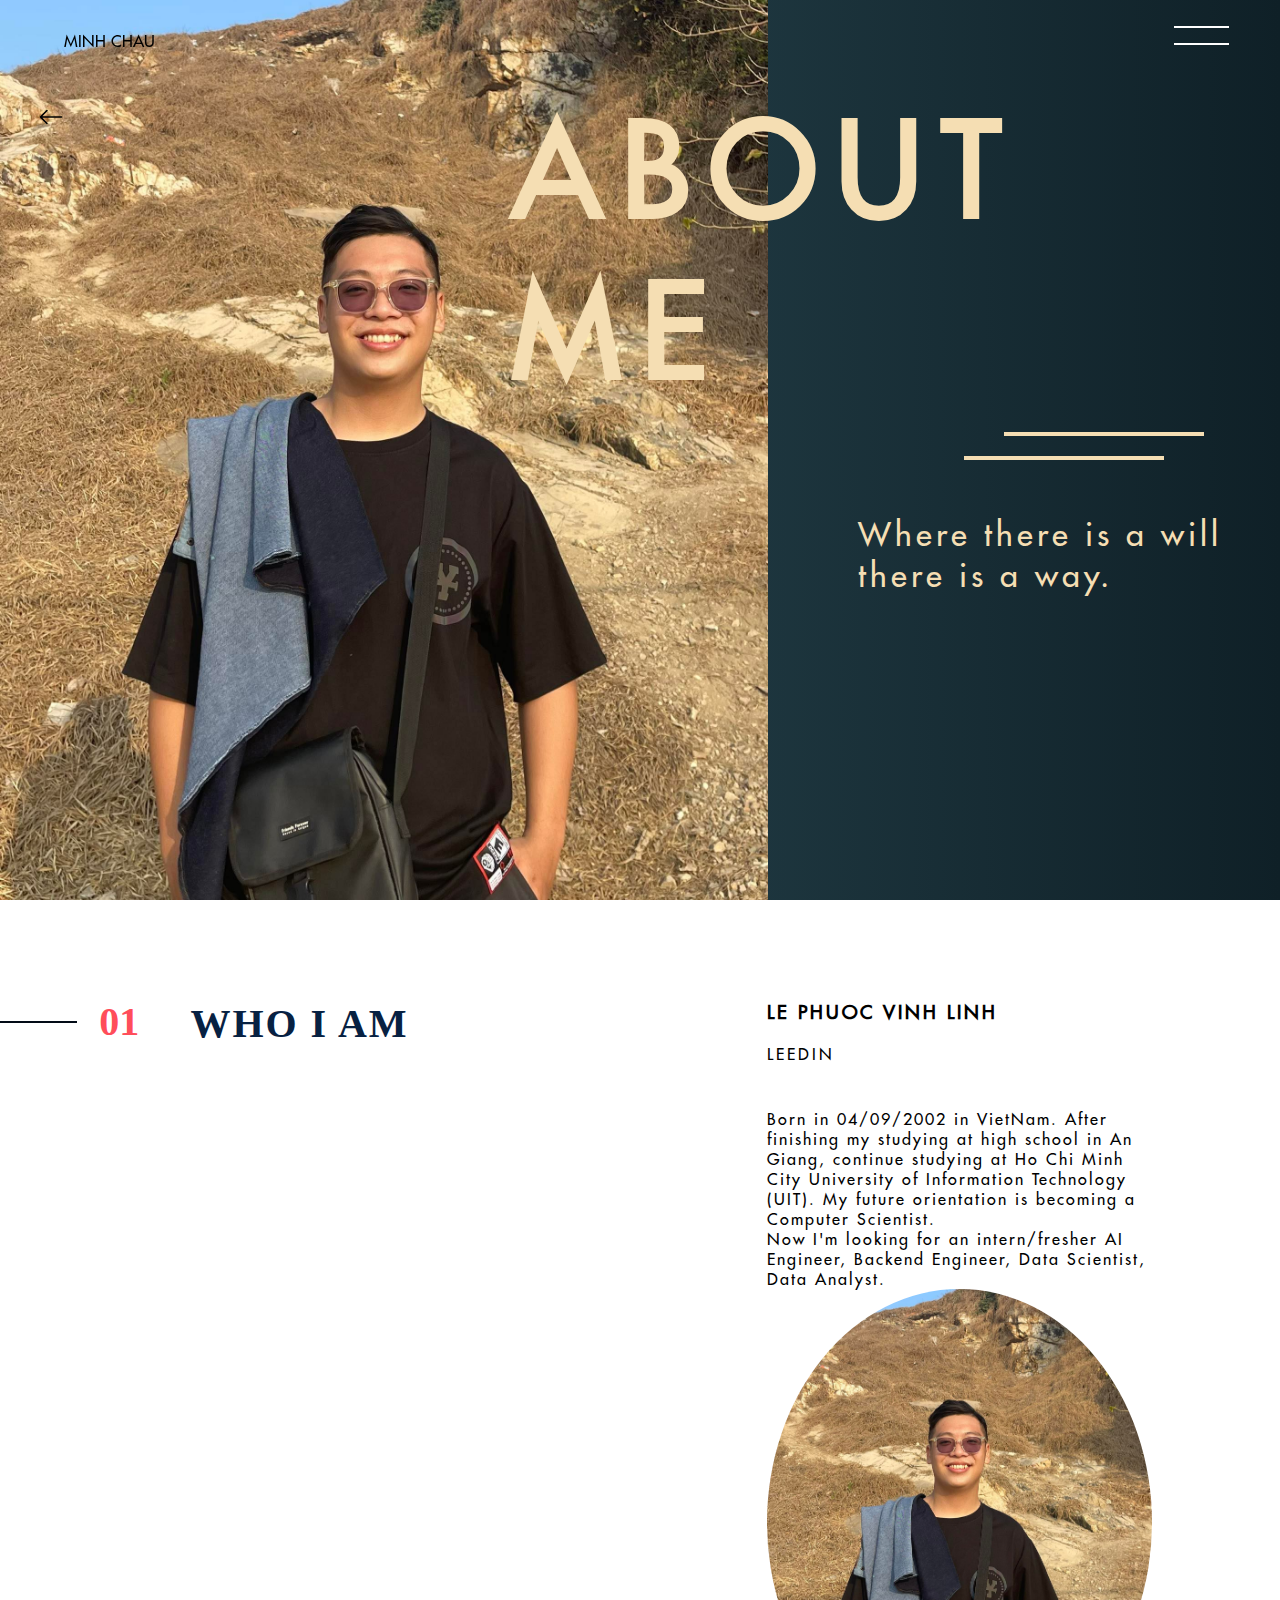
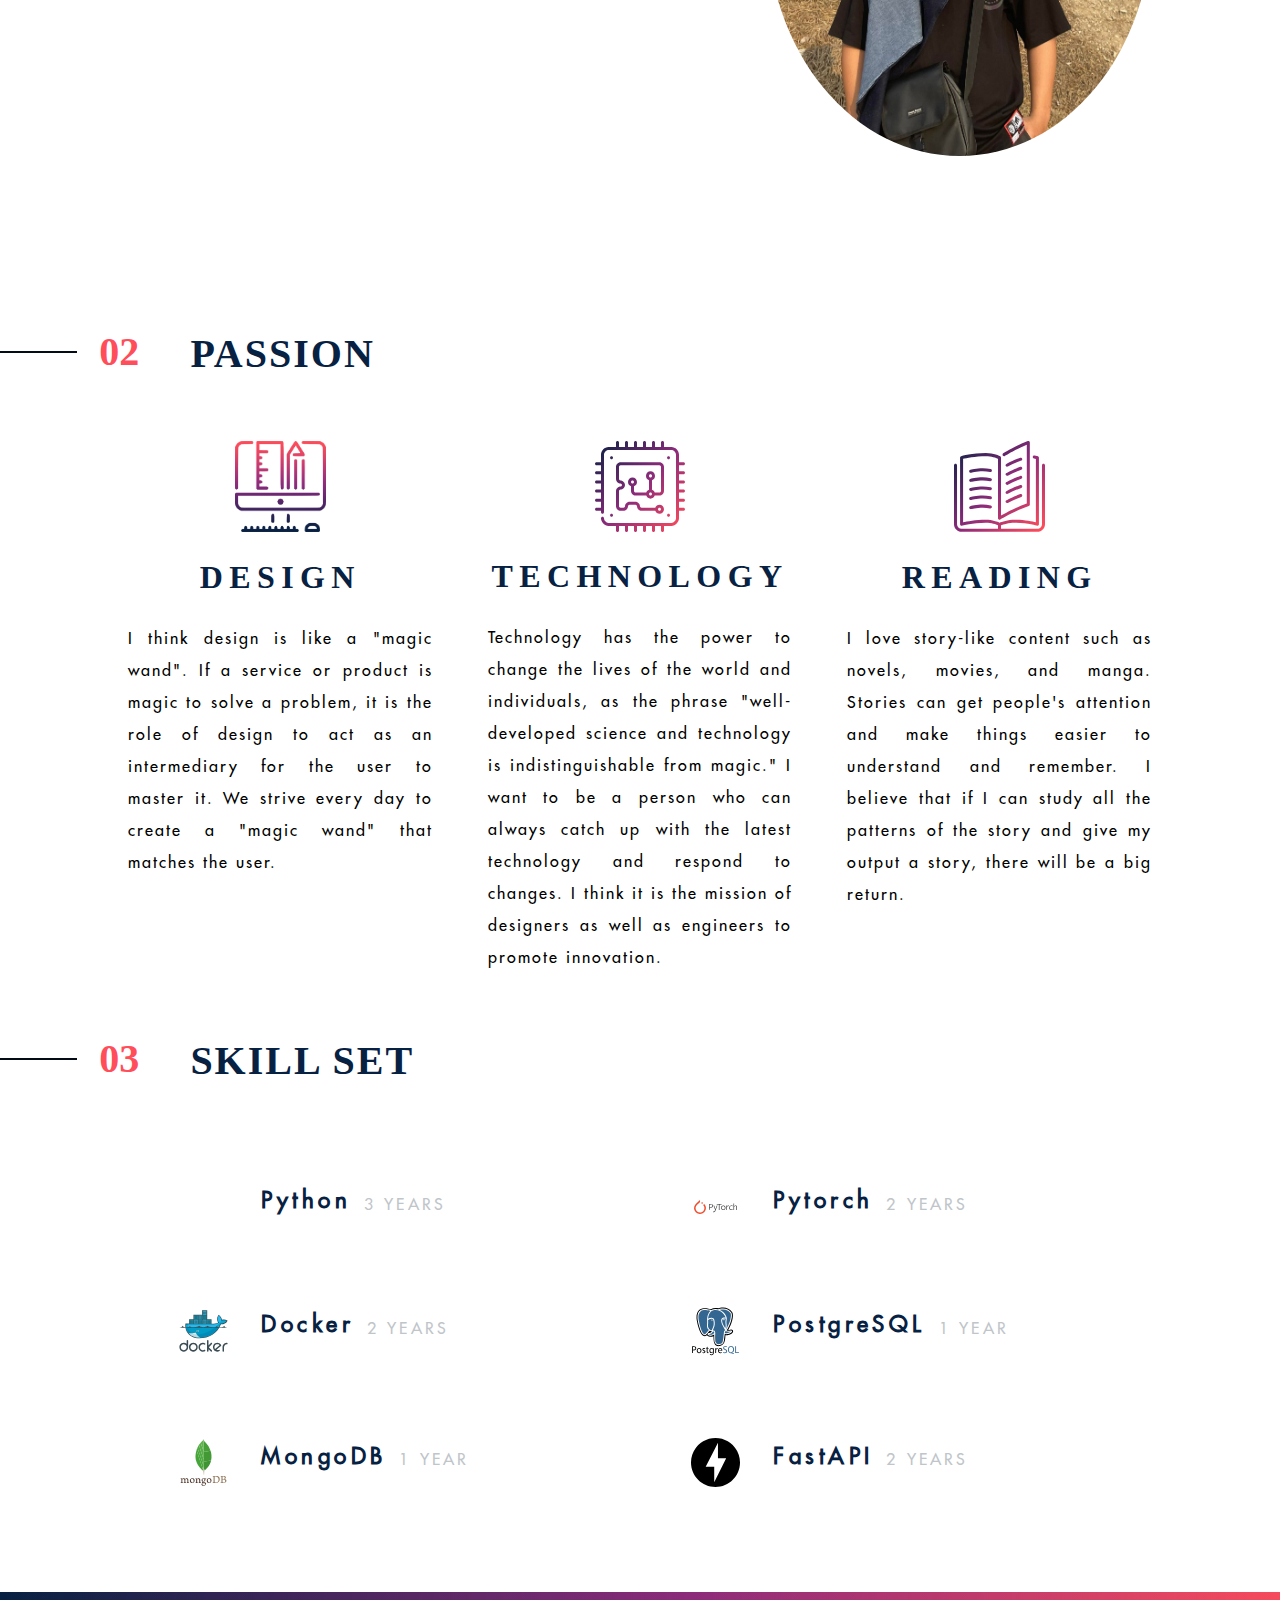
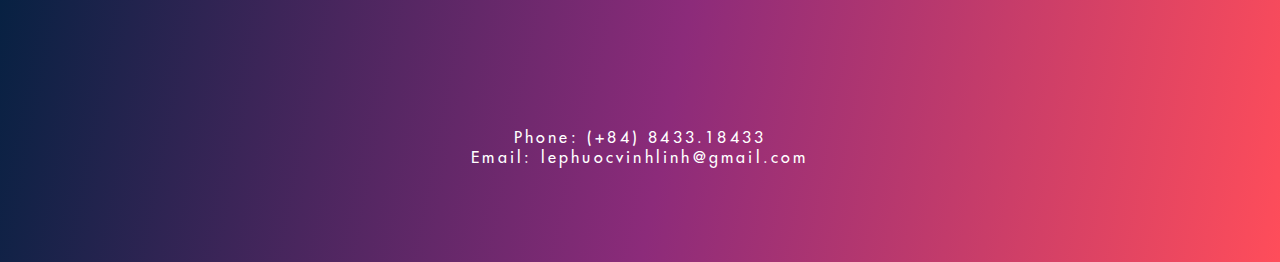
==== about.html @ 20e64a1e "Awards" ====
<!DOCTYPE html>
<html lang="en">
<head>
    <meta charset="UTF-8">
    <meta http-equiv="X-UA-Compatible" content="IE=edge">
    <meta name="viewport" content="width=device-width, initial-scale=1.0, minimum-scale=1">
    <title>ABOUT ME | LE PHUOC VINH LINH</title>
    <link rel="stylesheet" href="./css/about.css">
    <link rel="stylesheet" href="./css/navigation.css">
    <link rel="stylesheet" href="./css/about_res.css">
    <script src="https://cdnjs.cloudflare.com/ajax/libs/gsap/1.17.0/TweenMax.min.js"></script>
    <!-- <script src="http://ajax.googleapis.com/ajax/libs/jquery/1.7.1/jquery.min.js" type="text/javascript"></script>   -->
    <script src="https://cdnjs.cloudflare.com/ajax/libs/jquery/1.7.1/jquery.min.js" type="text/javascript"></script>
    <script src="https://kit.fontawesome.com/ee293cd3fa.js" crossorigin="anonymous"></script>
    <link rel="shortcut icon" href="./img/cpx.png" />
</head>
<body>
    <nav class="navigation">
        <div class="head-nav">
            <a href="./index.html">
                <div class="name">MINH CHAU</div>
            </a>
            
            <div class="icon">
                <div class="social-icon">
                    <a href="https://www.linkedin.com/in/lephuocvinhlinh/"><i class="fab fa-linkedin"></i></a>
                    <a href="https://www.facebook.com/lephuocvinhlinh/"><i class="fab fa-facebook"></i></a>
                    <a href="https://github.com/lephuocvinhlinh"><i class="fab fa-github"></i></a>
                </div>
                <div class="navigation__icon">
                    <span class="topBar"></span>
                    <span class="bottomBar"></span>
                </div>
                
                
            </div>
            
        </div>
        
        <ul class="navigation__ul">
            <li><a href="./#home">HOME</a></li>
            <li><a href="./#project">PROJECT</a></li>
            <li><a href="./#about">ABOUT ME</a></li>
            <li><a href="./#contact">CONTACT</a></li>
        </ul>
        
        
    </nav>
    <div class="container">
            <div class="back-btn">
                <!-- <a href="./#about"><i class="fas fa-long-arrow-alt-left"></i></a> -->
                <a href="./#about"><img src="./img/arrow-left.svg" alt="" style="height: 2vw;"></a>
            </div>
            <!-- <div class="navbar">
                <div class="max-width">
                    <div class="name">NHI CHAN</div>
                    <div class="menu">
                        <ul>
                            <li><a href="#"><i class="fab fa-twitter"></i></a></li>
                            <li><a href="#"><i class="fab fa-facebook"></i></a></li>
                            <li><a href="#"><i class="fab fa-instagram"></i></a></li>
                        </ul>
                    </div>
                </div>  
            </div>   -->
            <div class="top-page" id="top-page">
                <div class="img-top"></div>
                <div class="text-content">
                    <h1>ABOUT ME</h1>
                    
                    <span class="top"></span>
                    <span class="bottom"></span>
                    <article>Where there is a will  <br/>there is a way.</article>
                </div>
            </div>

            <div class="who" id="who">
                <div class="content">
                    <p class="heading-num">
                        01
                    </p>
                    <div class="text-wrap">
                        <h2 class="heading">
                            WHO I AM
                        </h2>
                        <div class="text-content">
                            <div class="name">
                                <h3>LE PHUOC VINH LINH</h3>
                                <br/>
                                <p>LEEDIN</p>
                            </div>
                            <div class="introduce">
                                Born in 04/09/2002 in VietNam. After finishing my studying at high school in An Giang, 
                                continue studying at Ho Chi Minh City University of Information Technology (UIT). 
                                My future orientation is becoming a Computer Scientist.<br/>
                                Now I'm looking for an intern/fresher AI Engineer, Backend Engineer, Data Scientist, Data Analyst.
                            </div>
                            <div class="avatar">
                                <img src="./img/linhlpv_about.jpg" alt="">
                            </div>
                        </div>
                    </div>
                </div>
            </div>

            <div class="passion"  id="passion">
                <div class="content">
                    <p class="heading-num">
                        02
                    </p>
                    <div class="text-wrap">
                        <h2 class="heading">
                            PASSION
                        </h2>
                    </div>
                </div>
                <div class="passion-content">
                    <ul class="passion-list">
                        <li class="passion-item">
                            <div class="passion-img">
                                <img src="./img/design_skill_2.png" alt="">
                                
                            </div>
                            <h3 class="sub-title">DESIGN</h3>
                            <p class="passion-text">

                                I think design is like a "magic wand". If a service or product is magic to solve a problem, 
                                it is the role of design to act as an intermediary for the user to master it. 
                                We strive every day to create a "magic wand" that matches the user. 
                            </p>
                        </li>
                        <li class="passion-item">
                            <div class="passion-img">
                                <img src="./img/tech.svg" alt="">
                                
                            </div>
                            <h3 class="sub-title">TECHNOLOGY</h3>
                            <p class="passion-text">
                                Technology has the power to change the lives of the world and individuals, 
                                as the phrase "well-developed science and technology is indistinguishable from magic." 
                                I want to be a person who can always catch up with the latest technology and respond to changes. 
                                I think it is the mission of designers as well as engineers to promote innovation. 
                            </p>
                        </li>
                        <li class="passion-item">
                            <div class="passion-img">
                                <img src="./img/book-open.svg" alt="">
                                
                            </div>
                            <h3 class="sub-title">READING</h3>
                            <p class="passion-text">
                                I love story-like content such as novels, movies, and manga. 
                                Stories can get people's attention and make things easier to understand and remember. 
                                I believe that if I can study all the patterns of the story and give my output a story, there will be a big return. 
                            </p>
                        </li>
                    </ul>

                </div>
                
            </div>
            <div class="skill-set" id="skil-set">
                <div class="content">
                    <p class="heading-num">
                        03
                    </p>
                    <div class="text-wrap">
                        <h2 class="heading">
                            SKILL SET
                        </h2>
                    </div>
                </div>
                <div class="skill-content">
                    <div class="skills">
                        <div class="skill-icon">
                            <img src="./img/Python.svg" alt="">
                        </div>
                        <div class="skill-detail">
                            <div class="skill-meta">
                                <div class="name">
                                    <h4 class="small-title">Python</h4>
                                    <p class="year">3 YEARS</p>
                                </div>                                
                                <!-- <p class="amount small-title">
                                    90<span class="ratio">%</span>
                                </p> -->
                            </div>
                            <div class="skill-bar p90"></div>
                        </div>
                    </div>

                    <div class="skills">
                        <div class="skill-icon">
                            <img src="./img/pytorch.svg" alt="">
                        </div>
                        <div class="skill-detail">
                            <div class="skill-meta">
                                <div class="name">
                                    <h4 class="small-title">Pytorch</h4>
                                    <p class="year">2 YEARS</p>
                                </div>                                
                                <!-- <p class="amount small-title">
                                    70<span class="ratio">%</span>
                                </p> -->
                            </div>
                            <div class="skill-bar p70"></div>
                        </div>
                    </div>

                    <div class="skills">
                        <div class="skill-icon">
                            <img src="./img/docker.svg" alt="">
                        </div>
                        <div class="skill-detail">
                            <div class="skill-meta">
                                <div class="name">
                                    <h4 class="small-title">Docker</h4>
                                    <p class="year">2 YEARS</p>
                                </div>                                
                                <!-- <p class="amount small-title">
                                    80<span class="ratio">%</span>
                                </p> -->
                            </div>
                            <div class="skill-bar p80"></div>
                        </div>
                    </div>

                    <div class="skills">
                        <div class="skill-icon">
                            <img src="./img/postgresql.svg" alt="">
                        </div>
                        <div class="skill-detail">
                            <div class="skill-meta">
                                <div class="name">
                                    <h4 class="small-title">PostgreSQL</h4>
                                    <p class="year">1 YEAR</p>
                                </div>                                
                                <!-- <p class="amount small-title">
                                    90<span class="ratio">%</span>
                                </p> -->
                            </div>
                            <div class="skill-bar p90"></div>
                        </div>
                    </div>

                    <div class="skills">
                        <div class="skill-icon">
                            <img src="./img/mongodb.svg" alt="">
                        </div>
                        <div class="skill-detail">
                            <div class="skill-meta">
                                <div class="name">
                                    <h4 class="small-title">MongoDB</h4>
                                    <p class="year">1 YEAR</p>
                                </div>                                
                                <!-- <p class="amount small-title">
                                    80<span class="ratio">%</span>
                                </p> -->
                            </div>
                            <div class="skill-bar p80"></div>
                        </div>
                    </div>

                    <div class="skills">
                        <div class="skill-icon">
                            <img src="./img/fastapi.svg" alt="">
                        </div>
                        <div class="skill-detail">
                            <div class="skill-meta">
                                <div class="name">
                                    <h4 class="small-title">FastAPI</h4>
                                    <p class="year">2 YEARS</p>
                                </div>                                
                                <!-- <p class="amount small-title">
                                    70<span class="ratio">%</span>
                                </p> -->
                            </div>
                            <div class="skill-bar p70"></div>
                        </div>
                    </div>
                    
                </div>
                
            </div>
            <div class="footer">
                <a href="tel:+84843318433">Phone: (+84) 8433.18433</a>
                <a href="mailto:lephuocvinhlinh@gmail.com">Email: lephuocvinhlinh@gmail.com</a>
            </div>

    </div>
</body>

<!-- <script src="./js/scroll.js"></script> -->
    <script src="./js/about.js"></script>
    <script>
         $(function() {
        $(".navigation .navigation__icon, .navigation .navigation__ul li").click(function() {
            $(".navigation").toggleClass('navigation-open');
        });
        });
  

        function scrollT(){
            document.getElementById('who').scrollIntoView();
        }
  
    </script>
</html>
---- css/about.css ----
*{
    margin: 0;
    padding: 0;
    text-decoration: none;
}

@font-face{
    font-family: 'futura';
    src: url(../font/Futura_Medium/Futura_Medium.otf)
}

body {
    overflow-x: hidden;
    font-family: 'futura';
    height: auto;
 }


/* .container .img-flex
{
    position: fixed;
} */

.max-width
{
    max-width: 1300px;
    padding: 0 80px;
}

.container
{
    position: relative;
    height: 100%;
    width: 100vw;
    overflow-x: hidden ;
    scroll-behavior: smooth;
    z-index: 999;
}

.container .back-btn
{
    position: fixed;
    left: 3%;
    top: 10%;
    z-index: 10000;
}
.container .back-btn a
{
    color: #0F2027;
    font-size: 40px;
}

.container .top-page
{
    width: 100%;
    height: 100vh;
    position: relative;
    background: #0F2027;  /* fallback for old browsers */
    background: -webkit-linear-gradient(to right, #2C5364, #203A43, #0F2027);  /* Chrome 10-25, Safari 5.1-6 */
    background: linear-gradient(to right, #2C5364, #203A43, #0F2027); /* W3C, IE 10+/ Edge, Firefox 16+, Chrome 26+, Opera 12+, Safari 7+ */
    background-repeat: no-repeat;
    background-size: cover;
}

.container .top-page .img-top
{
    background-image: url(../img/linhlpv_about.jpg);
    background-size: cover;
    position: relative;
    background-position: center;
    /* left: 0;
    top: 0; */
    /* width: 60%;
    height: 50%; */
    width: 45vw;
    height: 65vh;
    top: 15%;
    left: 10%;
    z-index: 1;
    transition: all 2s cubic-bezier(0.075, 0.82, 0.165, 1);
}

.top-page .text-content
{
    position: absolute;
    height: 60%;
    width: 60%;
    z-index: 10;
    left: 40%;
    top: 10%;
}

.top-page .text-content h1
{
    position: relative;
    letter-spacing: 20px;
    pointer-events: none;
    font-size: 8rem;
    color: wheat;
    transition: all 2s cubic-bezier(0.075, 0.82, 0.165, 1);
}

.top-page .text-content span
{
    position: relative;
    left: 55%;
    
}

.top-page .text-content .top
{
    display: block;
    height: 4px;
    width: 200px;
    background-color: wheat;
    margin-top: 20px;
    margin-left: 70px;
    transition: all 2s cubic-bezier(0.075, 0.82, 0.165, 1);
}

.top-page .text-content .bottom
{
    display: block;
    height: 4px;
    width: 200px;
    background-color: wheat;
    margin-top: 20px;
    margin-left: 30px;
    transition: all 2s cubic-bezier(0.075, 0.82, 0.165, 1);
}

.top-page .text-content article
{
        position: relative;
        left: 45%;
        letter-spacing: 4px;
        top: 10%;
        font-size: 2em;
        color: wheat;
        /* text-shadow: 2px 0 0 wheat, -2px 0 0 wheat, 0 2px 0 wheat, 0 -2px 0 wheat, 1px 1px wheat, -1px -1px 0 wheat, 1px -1px 0 wheat, -1px 1px 0 wheat; */
}

/* WHO CSS */
.container .who
{
    position: relative;
    width: 100%;
    height: 100%;
    top: 100px;
}


.container .who .content 
{
    position: relative;
    display: flex;
    align-items: flex-start;
}

.who .content .heading-num
{
    font-size: 2.5rem;
    color: #ff4d5a;
    position: relative;
    padding-left: 6.2rem;
    padding-right: 3.2rem;
    font-family: "Abril Fatface";
    line-height: 1.1;
    font-weight: bold;
}

.who .content .heading-num::after
{
    content: "";
    width: 4.8rem;
    height: 2px;
    background: #020b16;
    position: absolute;
    top: 0;
    bottom: 0;
    left: 0;
    margin: auto;
}


.who .text-wrap
{
    display: flex;
    align-items: flex-start;
    justify-content: space-between;
    padding-right: 10vw;
}
.who .text-wrap .heading
{
    font-size: 2.5rem;
    color: #072142;
    letter-spacing: 2px;
    font-family: "futura_m";
    margin-right: 15vw;
    width: 30vw;
}

.who .text-wrap .text-content
{
    width: 40%;
}

.who .text-wrap .name
{
    margin-bottom: 5vh;
    letter-spacing: 3px;
}

.who .text-wrap .introduce
{
    margin-bottom: 0vh ;
    letter-spacing: 2px;

}

.who .text-wrap .avatar img
{
    max-width: 100%;
    height: auto;
    vertical-align: middle;
    width: 100%;
    border-radius: 50%;
    margin-bottom: 2vh;
}

/* PASSION CSS */
.container .passion
{
    position: relative;
    width: 100%;
    height: 100%;
    margin-top: 20%;
}


.passion .content 
{
    position: relative;
    display: flex;
    align-items: flex-start;
}

.passion .content .heading-num
{
    font-size: 2.5rem;
    color: #ff4d5a;
    position: relative;
    padding-left: 6.2rem;
    padding-right: 3.2rem;
    font-family: "Abril Fatface";
    line-height: 1.1;
    font-weight: bold;
}

.passion .content .heading-num::after
{
    content: "";
    width: 4.8rem;
    height: 2px;
    background: #020b16;
    position: absolute;
    top: 0;
    bottom: 0;
    left: 0;
    margin: auto;
}


.passion .text-wrap
{
    display: flex;
    align-items: flex-start;
    justify-content: space-between;
    padding-right: 10vw;

}

.passion .text-wrap .heading
{
    font-size: 2.5rem;
    color: #072142;
    letter-spacing: 2px;
    font-family: "futura_m";
    margin-right: 15vw;
    width: 30vw;
}

.passion .passion-content
{
   position: relative;
    padding: 5% 10%;
}

.passion .passion-content ul
{
    position: relative;
    display: flex;
    flex-wrap: wrap;
    justify-content: space-between;
    width: 100%;
}

.passion .passion-content li
{
    list-style: none;
}

.passion .passion-content .passion-item
{
    width: 29.75%;
    align-items: center;
    justify-content: center;
}

.passion .passion-content .passion-img
{
    width: 29.75%;
    margin: 0 auto 0.2rem;
}

.passion .passion-content img
{
    max-width: 100%;
    height: auto;
    vertical-align: middle;
    width: 100%;
}

.passion .passion-content .sub-title
{
    font-size: 2rem;
    margin-bottom: 1.6rem;
    margin-top: 1.6rem;
    color: #072142;
    text-align: center;
    letter-spacing: 0.2em;
    line-height: 1.2;
    font-family: "futura_de";
    word-break: break-all;
}

.passion .passion-content p
{
    line-height: 2;
    word-wrap: break-word;
    white-space: normal;
    letter-spacing: 2px;
    text-align: justify;
}

/* SKILL SET CSS */
.container .skill-set
{
    position: relative;
    width: 100%;
    height: 100%;
    top: 20%;
}


.skill-set .content 
{
    position: relative;
    display: flex;
    align-items: flex-start;
}

.skill-set .content .heading-num
{
    font-size: 2.5rem;
    color: #ff4d5a;
    position: relative;
    padding-left: 6.2rem;
    padding-right: 3.2rem;
    font-family: "Abril Fatface";
    line-height: 1.1;
    font-weight: bold;
}

.skill-set .content .heading-num::after
{
    content: "";
    width: 4.8rem;
    height: 2px;
    background: #020b16;
    position: absolute;
    top: 0;
    bottom: 0;
    left: 0;
    margin: auto;
}


.skill-set .text-wrap
{
    display: flex;
    align-items: flex-start;
    justify-content: space-between;
    padding-right: 10vw;

}

.skill-set .text-wrap .heading
{
    font-size: 2.5rem;
    color: #072142;
    letter-spacing: 2px;
    font-family: "futura_m";
    margin-right: 15vw;
    width: 30vw;
}

.skill-content
{
    position: relative;
    padding: 5% 10%;
    display: grid;
    grid-template-columns: 50% 50%;
}

.skills
{
    display: flex;
    justify-content: space-between;
    align-items: center;
    padding: 8% 10%;
}

.skills .skill-icon
{
    width: 12%;
    align-self: center;
}

.skills .skill-icon img 
{
    max-width: 100%;
    height: auto;
    vertical-align: middle;
    width: 100%;
}

.skills .skill-detail
{
    width: 80%;
}

.skills .skill-detail .skill-meta
{
    margin-bottom: 0.8rem;
    display: flex;
    -webkit-box-pack: justify;
    -ms-flex-pack: justify;
    justify-content: space-between;
}

.skills .skill-detail .skill-meta .name
{
    display: flex;
    align-items: flex-end;
    -webkit-box-align: end;
    margin-right: 2%;
}

.small-title {
    font-size: 1.4rem;
    color: #072142;
    letter-spacing: 0.2em;
    line-height: 1;
}

.skills .skill-detail .skill-meta .year 
{
    font-size: 1rem;
    line-height: 1;
    color: #c0c5ca;
    margin-left: 0.8rem;
    letter-spacing: 0.2em;
    word-wrap: break-word;
    white-space: normal;
}

.skills .skill-detail .skill-meta .amount
{
    color: #ff4d5a;
}

.skills .skill-detail .skill-meta .ratio
{
    font-size: 1.2rem;
    line-height: 1;
    color: #072142;
}
/* 
.skills .skill-detail .skill-bar
{
    width: 100%;
    height: 0.9rem;
    background: #fff;
    position: relative;
    border-radius: 10px;
    -webkit-box-shadow: 0 5px 15px 0 rgb(7 33 66 / 15%);
    box-shadow: 0 5px 15px 0 rgb(7 33 66 / 15%);
}

.skills .skill-detail .skill-bar::after
{
    content: "";
    position: absolute;
    left: 0;
    top: 0;
    height: 100%;
    border-radius: 10px;
    width: 10%;
    
}
.skills .skill-detail .skill-bar.p90::after
{
    background-image: linear-gradient(to right, #072142, #8c2b7a 42%, #ff4d5a);
}

.skills .skill-detail .skill-bar.p90.in::after
{
    animation: ratio90 1.5s forwards;
}

.skills .skill-detail .skill-bar.p80::after
{
    background-image: linear-gradient(to right, #072142, #8c2b7a 42%, #ff4d5a);
}

.skills .skill-detail .skill-bar.p80.in::after
{
    animation: ratio80 1.5s forwards;
}

.skills .skill-detail .skill-bar.p70::after
{
    background-image: linear-gradient(to right, #072142, #8c2b7a 42%, #ff4d5a);
}

.skills .skill-detail .skill-bar.p70.in::after
{
    animation: ratio70 1.5s forwards;
}

.skills .skill-detail .skill-bar.p60::after
{
    background-image: linear-gradient(to right, #072142, #8c2b7a 42%, #ff4d5a);
}

.skills .skill-detail .skill-bar.p60.in::after
{
    animation: ratio60 1.5s forwards;
}

@keyframes ratio90 {
    0%{
        width: 15%;
    }
    100%{
        width: 90%;
    }
}

@keyframes ratio80 {
    0%{
        width: 15%;
    }
    100%{
        width: 80%;
    }
}

@keyframes ratio70 {
    0%{
        width: 15%;
    }
    100%{
        width: 70%;
    }
}

@keyframes ratio60 {
    0%{
        width: 15%;
    }
    100%{
        width: 60%;
    }
} */


.footer
{
    width: 100%;
    text-align: center;
    background-image: -webkit-linear-gradient(
349deg
, #072142, #8c2b7a 52%, #ff4d5a);
    background-image: -o-linear-gradient(349deg, #072142, #8c2b7a 52%, #ff4d5a);
    background-image: linear-gradient(
101deg
, #072142, #8c2b7a 52%, #ff4d5a);
    position: relative;
    z-index: 100;
    height: 30vh;
}

.footer a{
    color: white;
    display: block;
    position: relative;
    top: 50%;
    letter-spacing: 0.2rem;
}
---- css/navigation.css ----
.navigation {
    width: 100%;
    height: 50px;
    display: block;
    position: fixed;
    perspective: 800;  
    z-index: 1000;
    transition: all 800ms cubic-bezier(.9, 0, .33, 1); 
  }

  .navigation .head-nav{
    display: flex;
    position: fixed;
    justify-content: space-between;
    align-items: center;
    margin-top: 2vh;
    padding-left: 5%;
    width: 90vw;
  }

  .navigation .head-nav a{
    text-decoration: none;
    color: black;
  }

  .navigation .icon{
    position: relative;
    display: flex;
    width: 80%;
    align-items: center;
    justify-content: flex-end;
  }

  .navigation .social-icon{
    display: flex;
    justify-content: flex-start;
    width: 60%;
    list-style: none;
    align-items: center;
    margin-left: 70%;
  }
  .navigation .social-icon a{
    color: white;
    text-decoration: none;
    font-size: 1.6rem;
    margin-left: 20%;
  }

  .navigation .social-icon a:hover{
    color: wheat;
  }

  .navigation__icon {
    width: 100px;
    height: 5vh;
    z-index: 999;
    background: hsla(312, 51%, 41%, 0.0);
    cursor: pointer;  
    z-index: 9999;
    position: relative;
    transition: all 800ms cubic-bezier(0.77, 0.18, 0.23, 0.9);
  }
  
  .navigation__icon .topBar {
    width: 55px;
    height: 2px;
    display: block;
    top: 8px;
    background: white;
    position: absolute;
    transform: rotate(0);   
    
    
    transition: all 500ms cubic-bezier(.9, 0, .33, 1);
  }
  
  
  .navigation__icon .bottomBar {
    width: 55px;
    height: 2px;
    display: block;
    background: white;
    position: absolute;
    top: 25px;   
    transform: rotate(0);   
    transition: all 500ms cubic-bezier(.9, 0, .33, 1);
  }

  .navigation .navigation__ul {
    top: 50%;
    left: 50%;
    transform: translate(-50%, -50%);
    position: absolute;
    /* width: 100vw;
    height: 100vh; */
    opacity: 0;
    display: none;
    z-index: 997;
    /* visibility: hidden;  */
    transition: all 500ms cubic-bezier(.9, 0, .33, 1);
  }
  
  .navigation .navigation__ul li {
    list-style: none;
    text-align: center;
    transition: all 500ms cubic-bezier(.9, 0, .33, 1);
  }
  
  .navigation .navigation__ul a {
    display: block;
    font-size: 30px;
    font-weight: 800;
    text-transform: uppercase;
    text-decoration: none;
    color: black;
    margin-bottom: 50px;
    letter-spacing: 5px;
    font-size: 50px;
    transition: all 500ms cubic-bezier(.9, 0, .33, 1);
  }
  
  .navigation .navigation__ul a:hover {
    /* color: hsl(185, 96%, 33%); */
    color: wheat;
  }
  
  .navigation-open {
    width: 100%;
    height: 100%;
    display: block;
    position: fixed;
    background: #92d3de;
    top: 0;
    left: 0px;
    transition: all 500ms cubic-bezier(0.77, 0.18, 0.23, 0.9)
  }
  .navigation-open::before
  {
    position: absolute;
    content: "";
    top: 0;
    right: 0;
    bottom: 0;
    left: 0;
    background: #74ebd5;  /* fallback for old browsers */
    background: -webkit-linear-gradient(to right, #ACB6E5, #74ebd5);  /* Chrome 10-25, Safari 5.1-6 */
    background: linear-gradient(to right, #ACB6E5, #74ebd5); /* W3C, IE 10+/ Edge, Firefox 16+, Chrome 26+, Opera 12+, Safari 7+ */
    
    z-index: -1;
    transition: opacity 0.5s linear;
    opacity: 0;

  }
  
  .navigation-open:hover::before {
    opacity: 1;
  }


  .navigation-open .navigation__ul {
    opacity: 1;
    display: block;
    z-index: 998;
    visibility: visible;
    transition: all 500ms cubic-bezier(0.1, 0, .33, 1);
  }
  
  .navigation-open .topBar {
    top: 21px;  
    transform: rotate(45deg);
  }
  
  
  .navigation-open .bottomBar {  
    top: 21px;   
    transform: rotate(-45deg);
  }
---- css/about_res.css ----
@media (max-width: 1250px){
    .top-page .text-content h1{
        font-size: 6rem;
    }
    .top-page .text-content article{
        left: 40%;
        font-size: 1.5em;
    }
}

@media (max-width: 980px){
    .navigation .social-icon{
        display: flex;
        justify-content: flex-start;
        width: 60%;
        list-style: none;
        align-items: center;
        margin-left: 60%;
      }

    .top-page .text-content h1{
        font-size: 5rem;
        letter-spacing: 1rem;
    }
    .top-page .text-content span{
        left: 45%;
    }
    .top-page .text-content article{
        letter-spacing: 0.2rem;
        font-size: 1.2em;
    }
    .who .text-wrap .heading{
        margin-right: 0;
    }
    .who .text-wrap .text-content{
        width: 60%;
    }
    .skill-content{
        padding: 5% 2%;
    }
    .skills{
        padding: 6% 10%;
    }
    .skills .skill-detail{
        width: 85%;
    }
    .skills .skill-detail .skill-meta{
        margin-bottom: 0.4rem;
    }
    .small-title{
        font-size: 1rem;
    }
}

@media (max-width: 768px){
    .navigation .social-icon{
        display: flex;
        justify-content: flex-start;
        width: 60%;
        list-style: none;
        align-items: center;
        margin-left: 20%;
      }
    .top-page .text-content h1{
        font-size: 5rem;
        letter-spacing: 1rem;
    }
    .top-page .text-content{
        left: 35%;
    }
    .top-page .text-content span{
        left: 35%;
    }
    .top-page .text-content .top{
        width: 100px;
    }
    .top-page .text-content .bottom{
        width: 100px;
    }
    .top-page .text-content article{
        left: 20%;
    }
    .who .text-wrap{
        flex-direction: column;
    }
    .who .text-wrap .heading{
        width: 50vw;
    }
    .who .text-wrap .text-content{
        width: 100%;
        margin-left:-25% ;
        margin-top: 10%;
    }
    .passion .passion-content .passion-item{
        width: 100%;
        margin-top: 10%;
    }
    .skill-set .text-wrap .heading{
        width: 50vw;
    }
    .skill-content{
        grid-template-columns: 100%;
    }
    .skill-content{
        padding: 5% 5%;
    }
    .skills{
        padding: 6% 10%;
    }
    .skills .skill-detail{
        width: 85%;
    }
    .skills .skill-detail .skill-meta{
        margin-bottom: 0.8rem;
    }
    .small-title{
        font-size: 1.4rem;
    }
}

@media (max-width: 440px ){
    .navigation .social-icon{
        opacity: 0;
        pointer-events: none;
    }
    .navigation-open .social-icon{
        opacity: 1;
        pointer-events: all;
        transition: all 1s linear;
    }
    .max-width .name{
        font-size: 1rem;
    }
    .navigation__icon{
        right: 30px;
    }
    .container .top-page .img-top{
        width: 100%;
        height: 60%;
    }
    .top-page .text-content{
        left: 10%;
        top: 60%;
        width: 100%;
        height: 50%;
    }
    .top-page .text-content h1{
        font-size: 3rem;
        letter-spacing: 0.2rem;
    }
    .top-page .text-content span{
        left: 0;
    }
    .top-page .text-content .top{
        margin-left: 0;
    }
    .top-page .text-content article{
        left: 0;
    }
    .who .text-wrap .heading{
        font-size: 2rem;
    }
    .who .content .heading-num{
        padding-left: 4.2rem;
        padding-right: 1rem;
        font-size: 2rem;
    }
    .who .content .heading-num::after{
        width: 3rem;
    }
    .who .text-wrap .text-content{
        width: 300px;
    }
    .who .text-wrap .introduce{
        line-height: 2rem;
        text-align: justify
    }

    .passion .text-wrap .heading{
        font-size: 2rem;
    }

    .passion .content .heading-num{
        padding-left: 4.2rem;
        padding-right: 1rem;
        font-size: 2rem;
    }
    .passion .content .heading-num::after{
        width: 3rem;
    }

    .skill-set .text-wrap .heading{
        font-size: 2rem;
        width: 60vw;
    }

    .skill-set .content .heading-num{
        padding-left: 4.2rem;
        padding-right: 1rem;
        font-size: 2rem;
    }
    .skill-set .content .heading-num::after{
        width: 3rem;
    }

    .skills{
        padding: 6% 6%;
    }
    .skills .skill-detail{
        width: 85%;
    }
    .skills .skill-detail .skill-meta{
        margin-bottom: 0.4rem;
    }
    .small-title{
        font-size: 1rem;
    }
    .skills .skill-detail .skill-meta .year{
        font-size: 0.6rem;
    }
    .skills .skill-detail .skill-bar{
        height: 0.6rem;
    }
    .navigation-open .navigation__ul{
        width: 100%;
    }
    .navigation .navigation__ul a{
        font-size: 2rem;
    }

    .navigation .social-icon{
        position: relative;
        margin-left: 0;
        top: 80vh;
        left: -15vw;
        /* left: 30%;
        transform: translateX(-50%); */
    }

    .navigation .navigation__icon
    {
        right: -10px;
    }
    .navigation .name{
        margin-left: 20px;
        width: 200px;
    }
    
}

@media (max-width: 360px){
    .navigation .navigation__icon
    {
        right: -10px;
    }
    .navigation .social-icon{
        position: absolute;
        top: 80vh;
        right: 55vw;
        transform: translateX(50%)
    }
    .container .passion{
        margin-top: 30%;
    }
    .passion .passion-content .sub-title{
        font-size: 1.8rem;
    }
}
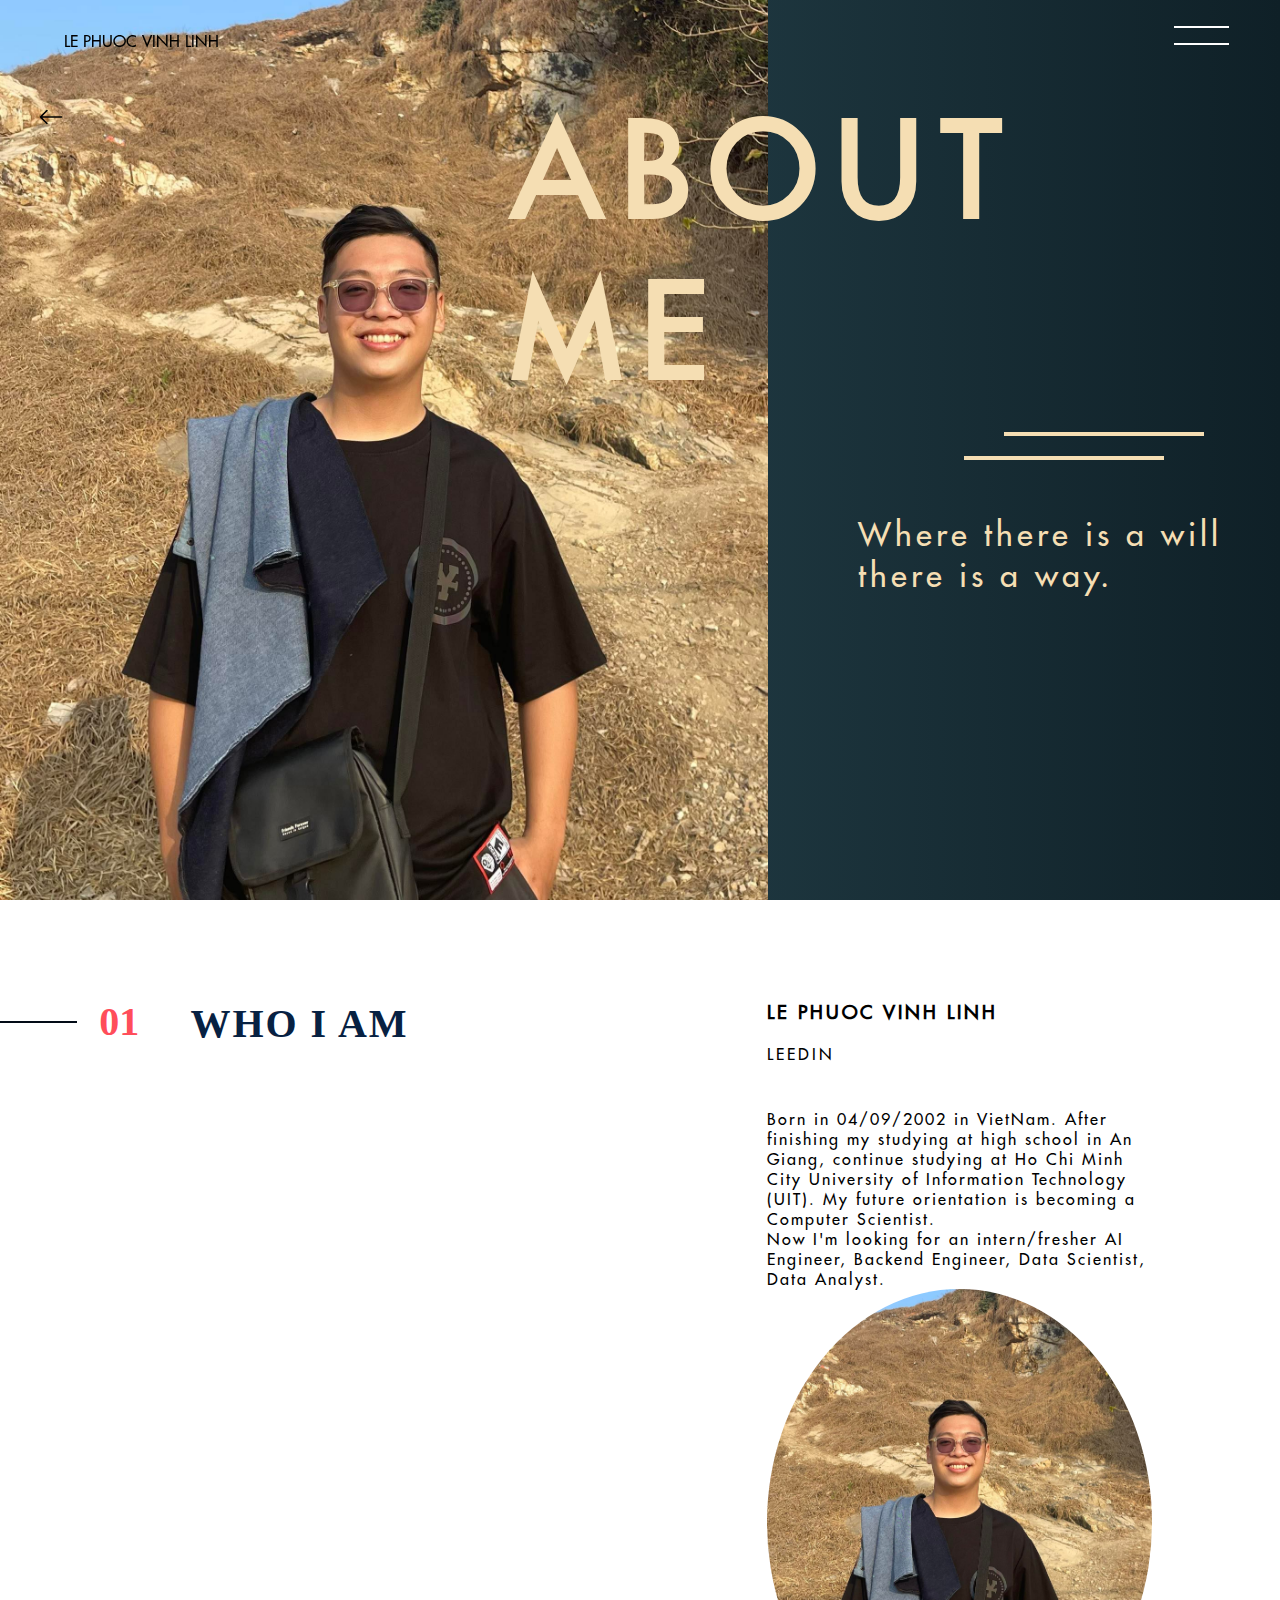
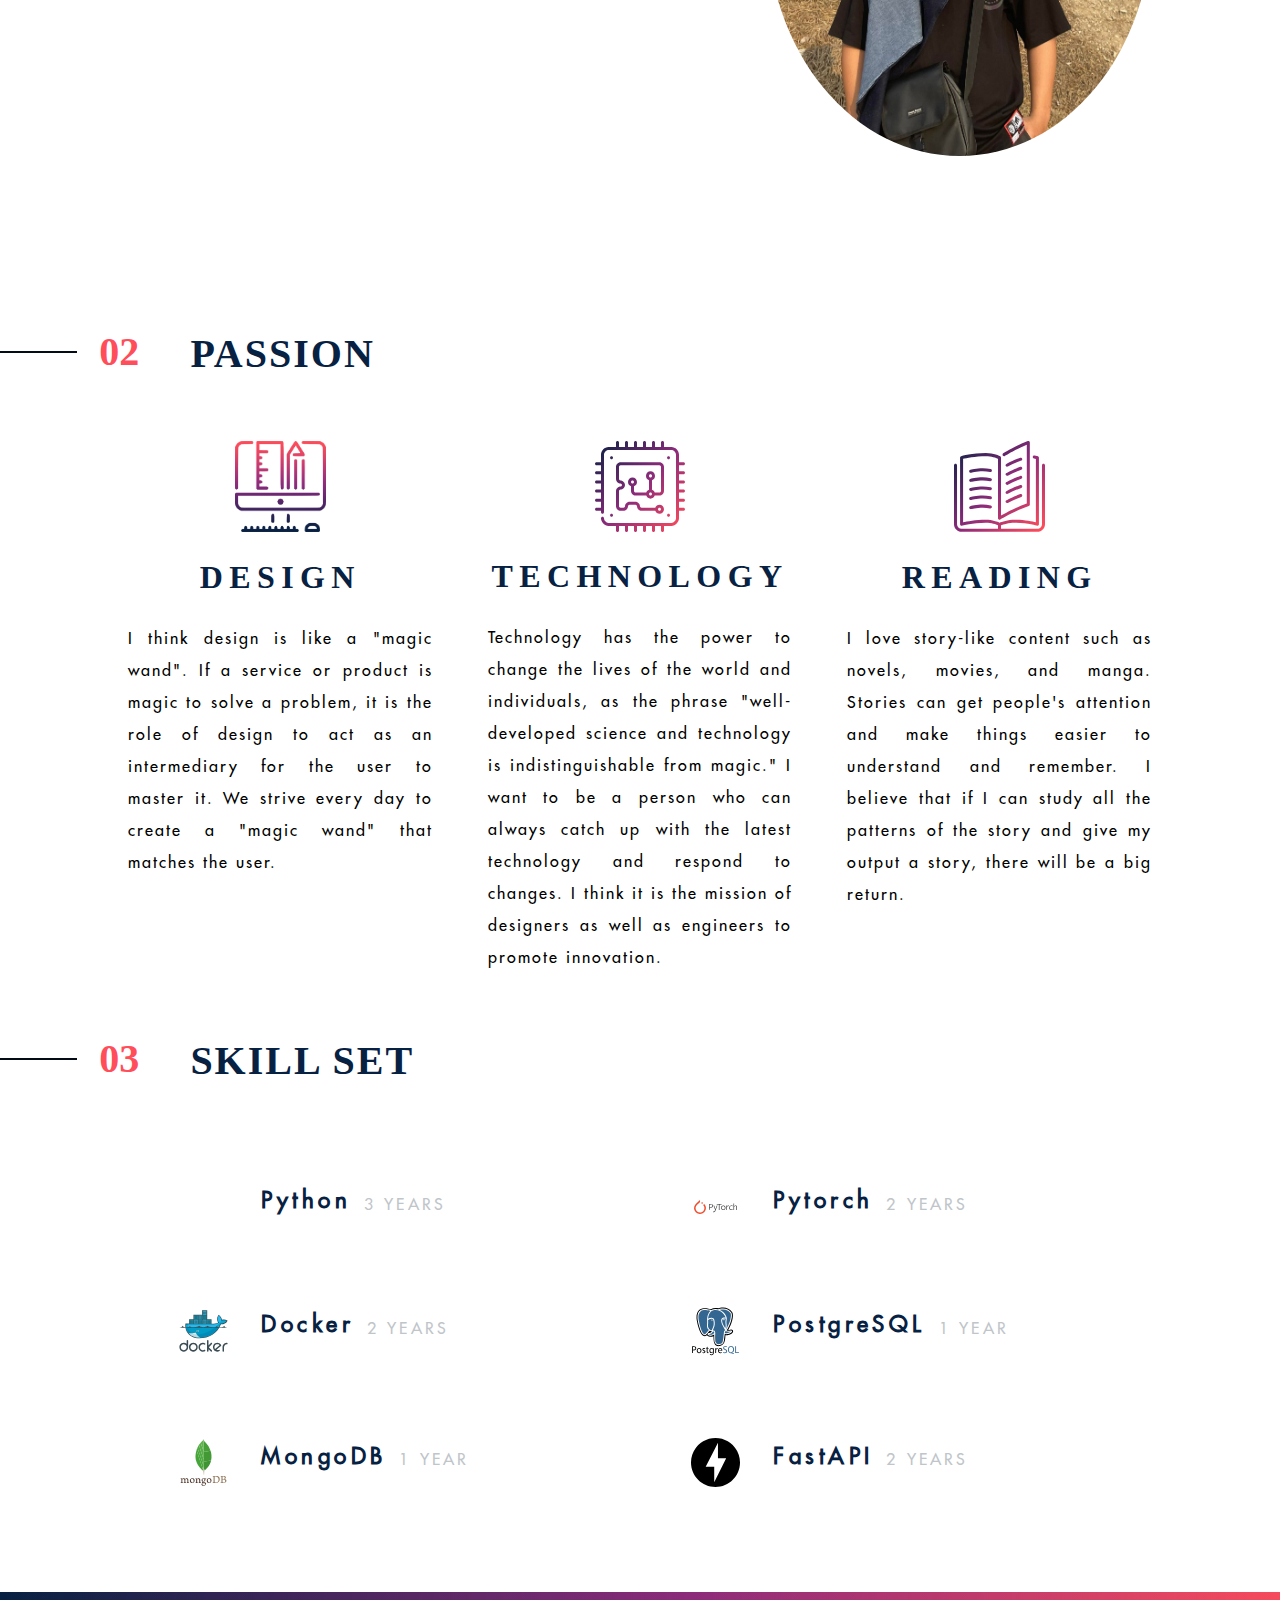
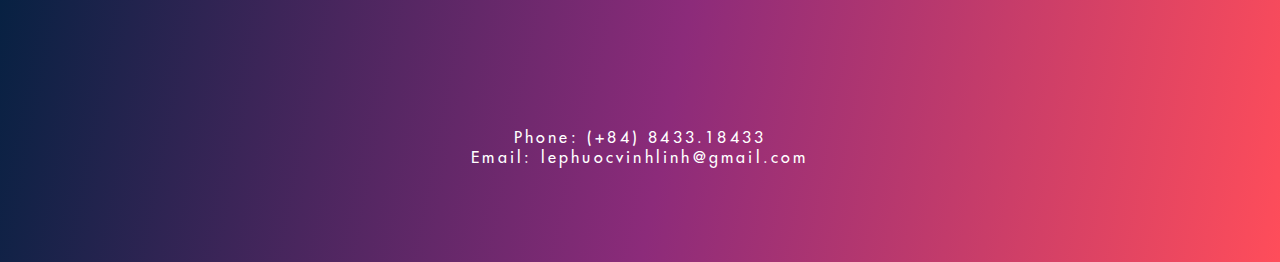
==== commit 4712a296: "Update awards" ====
--- a/about.html
+++ b/about.html
@@ -12,13 +12,13 @@
     <!-- <script src="http://ajax.googleapis.com/ajax/libs/jquery/1.7.1/jquery.min.js" type="text/javascript"></script>   -->
     <script src="https://cdnjs.cloudflare.com/ajax/libs/jquery/1.7.1/jquery.min.js" type="text/javascript"></script>
     <script src="https://kit.fontawesome.com/ee293cd3fa.js" crossorigin="anonymous"></script>
-    <link rel="shortcut icon" href="./img/cpx.png" />
+    <link rel="shortcut icon" href="./img/lpx.png" />
 </head>
 <body>
     <nav class="navigation">
         <div class="head-nav">
             <a href="./index.html">
-                <div class="name">MINH CHAU</div>
+                <div class="name">LE PHUOC VINH LINH</div>
             </a>
             
             <div class="icon">
